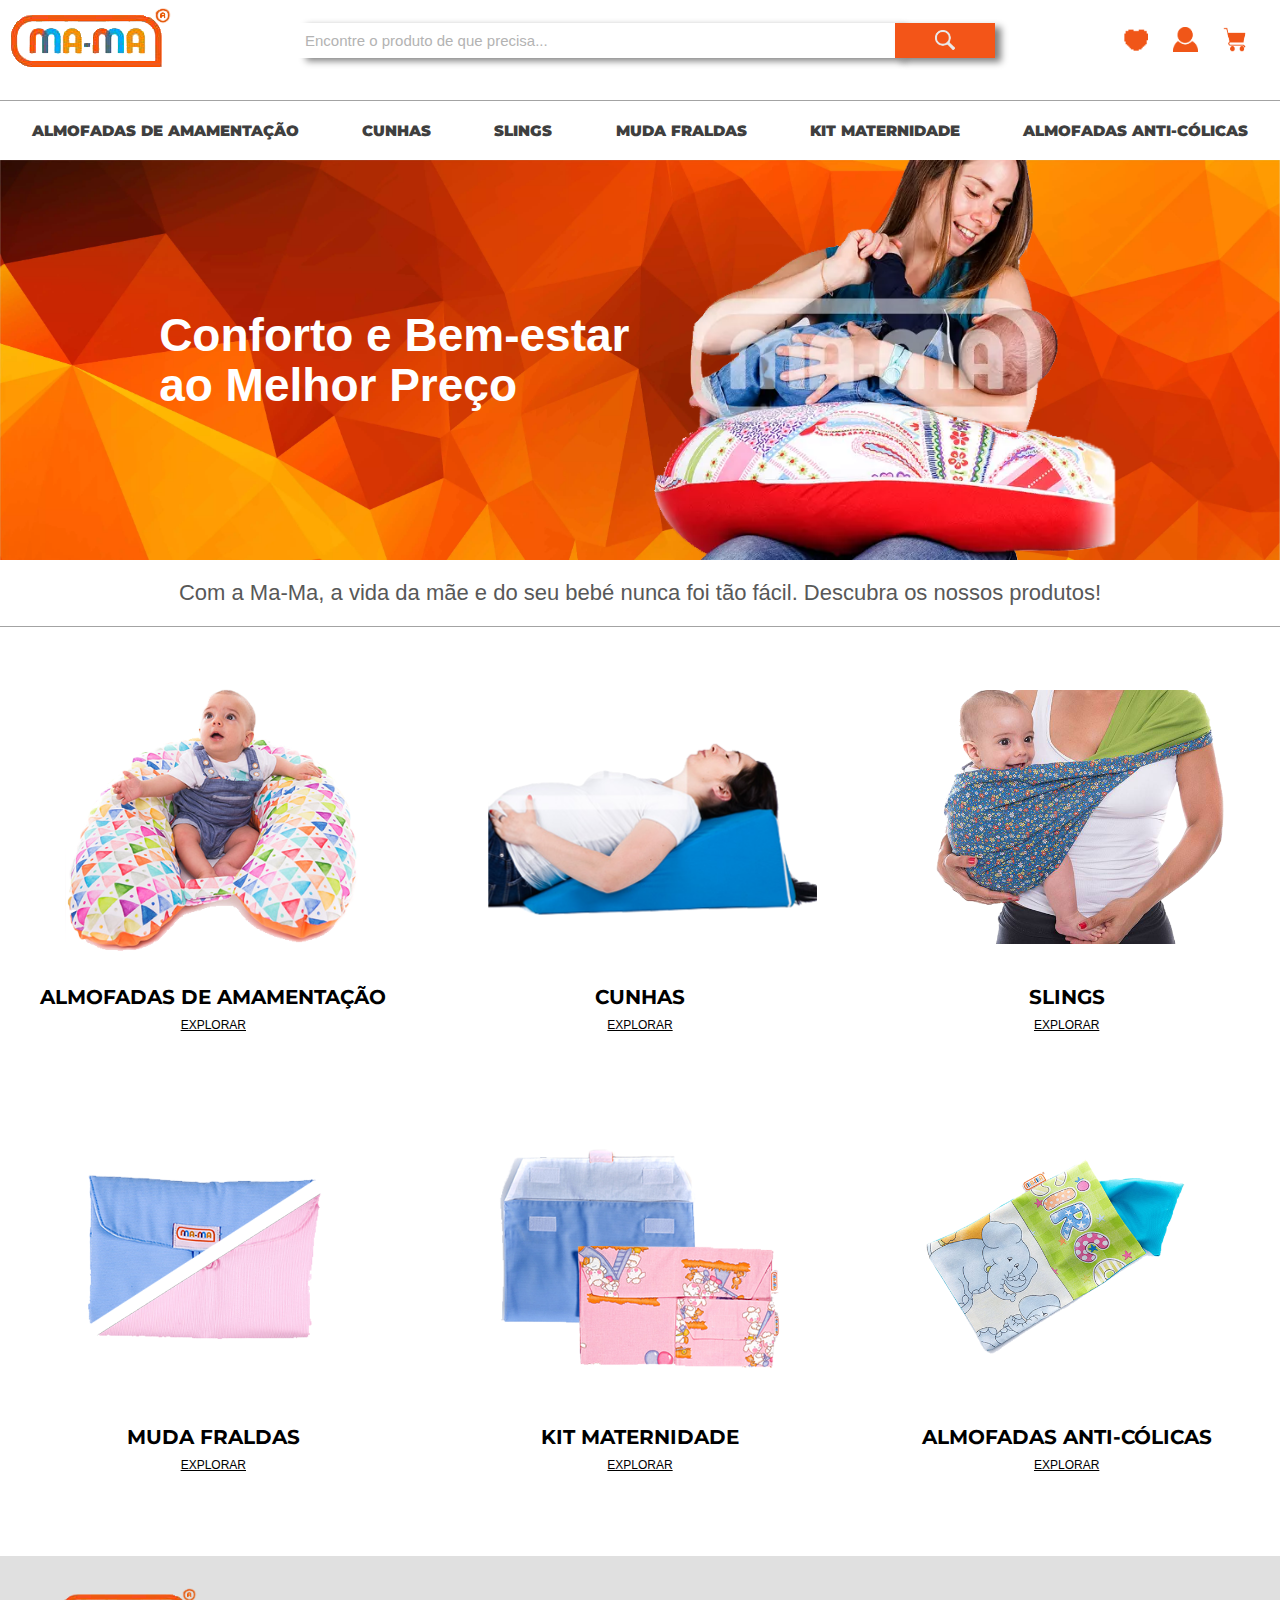
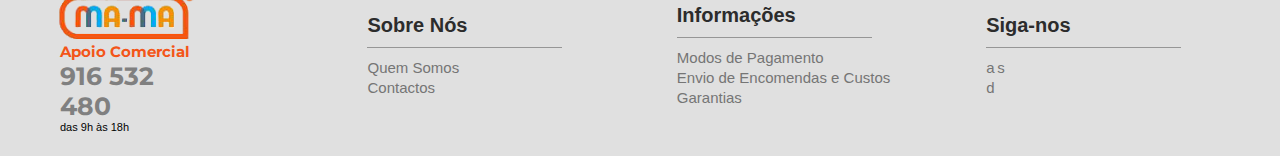
==== index.html @ ddc9a890 "complete footer" ====
<!DOCTYPE html>
<html lang="en">

<head>
    <meta charset="UTF-8">
    <meta http-equiv="X-UA-Compatible" content="IE=edge">
    <meta name="viewport" content="width=device-width, initial-scale=1.0">
    <title>Ma-Ma</title>
    <link rel="stylesheet" href="css/style.css">
    <link rel="preconnect" href="https://fonts.googleapis.com">
    <link rel="preconnect" href="https://fonts.gstatic.com" crossorigin>
    <link href="https://fonts.googleapis.com/css2?family=Montserrat:wght@100&display=swap" rel="stylesheet">
</head>

<body>
    <main>
        <!--Header starts here-->
        <header>
            <div class="logo">
                <a href="index.html">
                    <img src="gallery/logo.png" alt="Ma-ma logo" class="logo">
                </a>
            </div>

            <div class="search-bar">
                <input type="search" placeholder="Encontre o produto de que precisa...">
                <span><img src="gallery/searchBtn.png" id="searchBtn"></span>
            </div>

            <div class="divIcon">
                <span><a href="like.html"><img src="gallery/like.png" id="likeBtn"></a></span>
                <span><a href="user.html"><img src="gallery/user.png" id="userBtn"></a></span>
                <span><a href="cart.html"><img src="gallery/cart.png" id="cartBtn"></a></span>
            </div>
        </header>
        <!--Header ends here-->

        <!--Navbar starts here-->
        <div class="navBar">
            <span><a href="almofadasAmamentacao.html">ALMOFADAS DE AMAMENTAÇÃO</a></span>
            <span><a href="cunhas.html">CUNHAS</a></span>
            <span><a href="slings.html">SLINGS</a></span>
            <span><a href="mudaFraldas.html">MUDA FRALDAS</a></span>
            <span><a href="kitMater.html">KIT MATERNIDADE</a></span>
            <span><a href="almofadasAntiCol">ALMOFADAS ANTI-CÓLICAS</a></span>
        </div>
        <!--Navbar ends here-->

        <!--Page cover starts here-->
        <div class="coverDiv">
            <div class="titleDiv">
                <h1>Conforto e Bem-estar <br> ao Melhor Preço</h1>
            </div>
            <div class="divImage">
                <img src="gallery/almofadaAmam.webp" id="coverImg">
            </div>
        </div>
        <div class="titleMsg">
            <p>Com a Ma-Ma, a vida da mãe e do seu bebé nunca foi tão fácil. Descubra os nossos produtos!</p>
        </div>
        <!--Page cover ends here-->

        <!--Features section starts here-->
        <section class="features" id="features">
            <div class="box-container">
                <div class="box">
                    <img src="gallery/almofadaImg.png" alt="">
                    <h3>ALMOFADAS DE AMAMENTAÇÃO</h3>
                    <a href="#" class="btn">EXPLORAR</a>
                </div>
                <div class="box">
                    <img src="gallery/cunhas.png" alt="">
                    <h3>CUNHAS</h3>
                    <a href="#" class="btn">EXPLORAR</a>
                </div>
                <div class="box">
                    <img src="gallery/slingBebe1.png" alt="">
                    <h3>SLINGS</h3>
                    <a href="#" class="btn">EXPLORAR</a>
                </div>
            </div>
        </section>

        <section class="features2">
            <div class="box-container2">
                <div class="box">
                    <img src="gallery/mudaFraldas.png" alt="">
                    <h3>MUDA FRALDAS</h3>
                    <a href="#" class="btn">EXPLORAR</a>
                </div>
                <div class="box">
                    <img src="gallery/kitMaternidadeAzul.png" alt="">
                    <h3>KIT MATERNIDADE</h3>
                    <a href="#" class="btn">EXPLORAR</a>
                </div>
                <div class="box">
                    <img src="gallery/antiColicas.png" alt="">
                    <h3>ALMOFADAS ANTI-CÓLICAS</h3>
                    <a href="#" class="btn">EXPLORAR</a>
                </div>
            </div>
        </section>
        <!--Features section ends here-->

        <footer>
            <div class="coverFooter">
                <div class="logoContainer">
                    <div class="logo">
                        <a href="#"><img src="gallery/logo.png" alt=""></a>
                    </div>
                    <div class="apoio">
                        <h5>Apoio Comercial</h5>
                        <h4>916 532 480</h4>
                        <p>das 9h às 18h</p>
                    </div>
                </div>

                <div class="componentContainer">
                    <div class="component">
                        <div class="componentTitle">
                            <h4>Sobre Nós</h4>
                        </div>
                        <div class="line"></div>
                        <div class="componentContent">
                            <a href="#">Quem Somos</a><br>
                            <a href="#">Contactos</a>
                        </div>
                    </div>
                    <div class="component">
                        <div class="componentTitle">
                            <h4>Informações</h4>
                        </div>
                        <div class="line"></div>
                        <div class="componentContent">
                            <a href="#">Modos de Pagamento</a><br>
                            <a href="#">Envio de Encomendas e Custos</a>
                            <a href="#">Garantias</a>
                        </div>
                    </div>
                    <div class="component">
                        <div class="componentTitle">
                            <h4>Siga-nos</h4>
                        </div>
                        <div class="line"></div>
                        <div class="componentContent">
                            <a href="#">a</a>
                            <a href="#">s</a><br>
                            <a href="#">d</a>

                        </div>
                    </div>
                </div>
            </div>
        </footer>
    </main>
</body>

</html>
---- css/style.css ----
html{
    font-size: 10px;
}
html, body {
    height: 100%;
    width: 100%;
}
main{
    height: 100%;
    width: 100%;
}
*{
    margin: 0;
    padding: 0;
    font-family: 'Poppins',sans-serif;
}

header {
    display: flex;
    height: 80px;
    width: 100%;
    justify-content: space-between;
    align-items: center;
    text-align: center;
}

#likeBtn, #userBtn, #cartBtn {
    height: 25px;
    width: 25px;
}

header ol {
    display: flex;
    list-style: none;
    margin: auto 0;
}
header ol li {
    margin: 0 2px;
}
header ol li a {
    padding: 5px 20px;
}
header .search-bar {
    display: flex;
    margin: auto 0;
    height: 35px;
    line-height: 35px;
}
header .search-bar input {
    border: none;
    outline: none;
    height: 100%;
    padding: 0 10px;
    font-size: 1.5rem;
    width: 60rem;
    box-shadow: 11px 3px 7px gray;
}
header .search-bar input::placeholder{
    color: rgb(179, 179, 179);
}
header .search-bar span{
    width: 100px;
    background-color: #f35518;
    box-shadow: 6px 4px 7px gray;
    cursor: pointer;
    transition: 0.6s;
}
header .search-bar span:hover{
    background-color: black;
}

#searchBtn {
    display: flex;
    margin: 7px auto;
    height: 20px;
    width: 20px;
}

/*Nav bar*/
.navBar {
    display: flex;
    width: 100%;
    justify-content: space-around;
    align-items: center;
    text-align: center;
    margin: 20px auto 20px auto;
    border-top-style: solid;
    border-top-width: 1px;
    border-top-color: rgb(163, 163, 163);
    padding-top: 20px;
}

.navBar span a{
    text-decoration: none;
    color: rgb(63, 63, 63);
    font-size: 1.5rem;
    font-family: 'Montserrat', sans-serif;
    font-weight: 900;
    padding: 10px 15px 5px;
    transition: 0.1s;

}
.navBar span:hover a{
    border-bottom-style: solid;
    border-bottom-width: 2px;
}

/*main cover*/
.coverDiv{
    display: flex;
    justify-content: space-around;
    align-items: center;
    background-image: url("../gallery/3582.webp");
    background-size: cover;
    width: 100%;
    height: 400px;
}
.titleDiv{
    color: white;
    line-height: 50px;
    font-size: 2.5rem;
    margin-left: 150px;
}
.divImage {
    height: 100%;
    margin-right: 150px;
}
#coverImg{
    height: 100%;
}
.divIcon{
    display: flex;
    justify-content: space-around;
    margin-right: 20px;
    width: 150px;
}

/*Title message*/
.titleMsg{
    display: flex;
    justify-content: center;
    width: 100%;
    margin-top: 20px;
    font-size: 2.2rem;
    color: rgb(88, 88, 88);
    padding-bottom: 20px;
    border-bottom-style: solid;
    border-bottom-width: 1px;
    border-bottom-color: rgb(163, 163, 163);
}

/**FEATURES STARTS HERE**/
.features .box-container{
    display: grid;
    grid-template-columns: repeat(auto-fit, minmax(30rem, 1fr));
    /* gap:1.5rem; */
}
.features .box-container .box{
    padding:3rem 2rem;
    background: #fff; 
    text-align: center;
}

.features .box-container .box:hover{
    outline: var(--outline-hover);
    outline-offset: 0rem;
}

.features .box-container .box img{
    margin:1rem 0;
    height: 30rem;
}

.features .box-container .box h3{
    font-size: 2rem;
    font-family: 'Montserrat', sans-serif;
    line-height: 1.8;
}

.features .box-container .box a{
    font-size: 1.2rem;
    text-decoration: underline;
    line-height: 1.8;
    color: black;
}

.features2 .box-container2{
    display: grid;
    grid-template-columns: repeat(auto-fit, minmax(30rem, 1fr));
    /* gap:1.5rem; */
}
.features2 .box-container2 .box{
    padding:3rem 2rem;
    background: #fff; 
    text-align: center;
}

.features2 .box-container2 .box:hover{
    outline: var(--outline-hover);
    outline-offset: 0rem;
}

.features2 .box-container2 .box img{
    margin:1rem 0;
    height: 30rem;
}

.features2 .box-container2 .box h3{
    font-size: 2rem;
    font-family: 'Montserrat', sans-serif;
    line-height: 1.8;
}

.features2 .box-container2 .box a{
    font-size: 1.2rem;
    text-decoration: underline;
    line-height: 1.8;
    color: black;
}
/**FEATURES ENDS HERE**/


/**FOOTER STARTS HERE**/
.coverFooter{
    display: flex;
    align-items: center;
    height: 200px;
    width: 100%;
    margin-top: 50px;
    background-color: rgb(224, 224, 224);
}
.coverFooter .logoContainer{
    display: flex;
    justify-content: center;
    flex-direction: column;
    width: 20%;
    height: 80%;
    margin-left: 50px;
}
.coverFooter .logoContainer .logo img{
    height: 6rem;
}
.coverFooter .logoContainer .apoio{
    display: flex;
    justify-content: center;
    align-items: flex-start;
    flex-direction: column;
    border-radius: 10px;
    height: 8rem;
    width: 15rem;
    padding-left: 10px;
}
.coverFooter .logoContainer .apoio h5{
    font-size: 1.5rem;
    font-family: 'Montserrat', sans-serif;
    color: #f35518;
}
.coverFooter .logoContainer .apoio h4{
    font-size: 2.5rem;
    font-family: 'Montserrat', sans-serif;
    color: gray;
}
.coverFooter .logoContainer .apoio p{
    font-size: 1.1rem;
}


.componentContainer{
    display: flex;
    justify-content: space-around;
    align-items: center;
    height: 80%;
    width: 80%;
    margin-left: 7rem;
}
.component{
    width: 30%;
}
.componentContainer .component .componentTitle{
    font-size: 2rem;
    color: rgb(44, 44, 44);
    font-family: 'Montserrat', sans-serif;
}
.componentContainer .component .componentContent a{
    font-size: 1.5rem;
    color: rgb(117, 117, 117);
    line-height: 2rem;
    text-decoration: none;
}
.componentContainer .component .line{
    width: 70%;
    height: 1px;
    background-color: rgb(150, 150, 150);
    margin-top: 10px;
    margin-bottom: 10px;
}
/**FOOTER ENDS HERE**/






@media (max-width: 1290px){
    .titleDiv{
        font-size: 2.3rem;
    }
}
@media only screen and (max-width: 992px) {
    .navBar span a {
        font-size: 1.1rem;
    }
    .titleMsg{
        font-size: 1.9rem;
    }
}
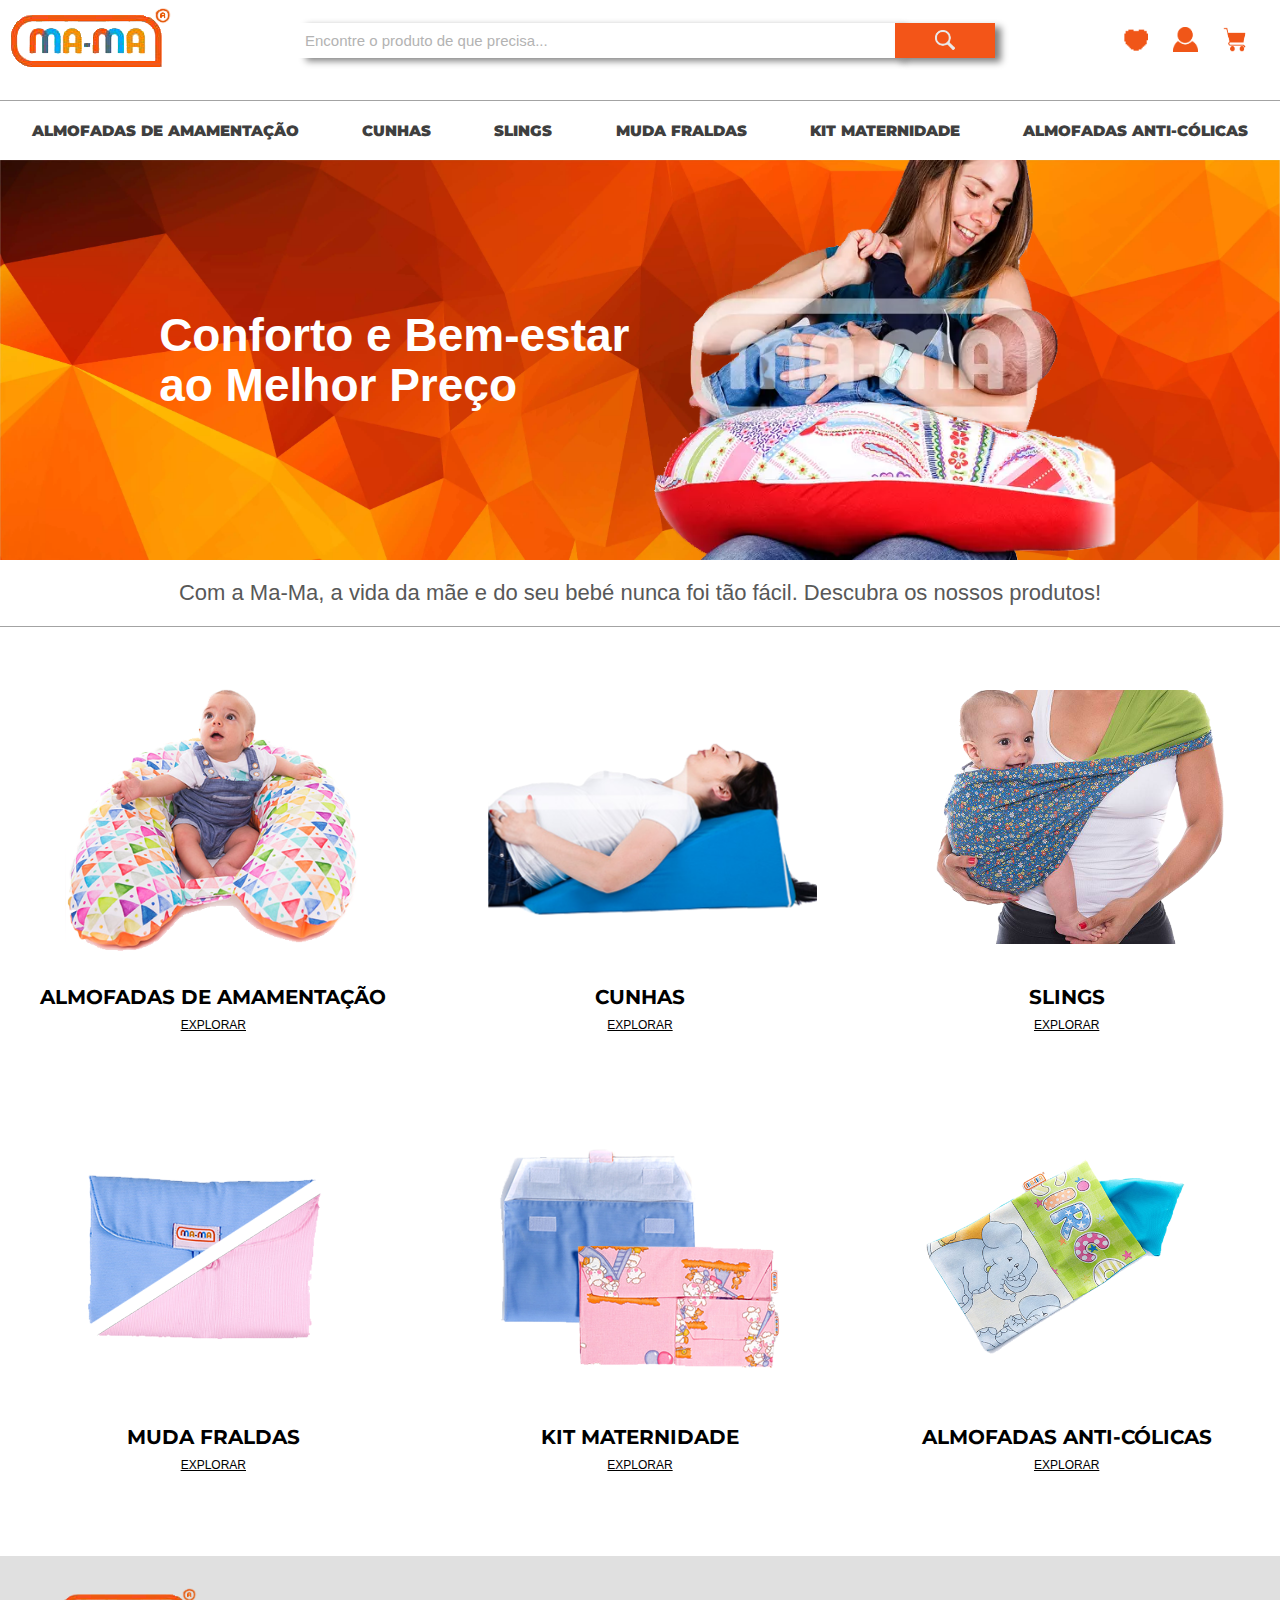
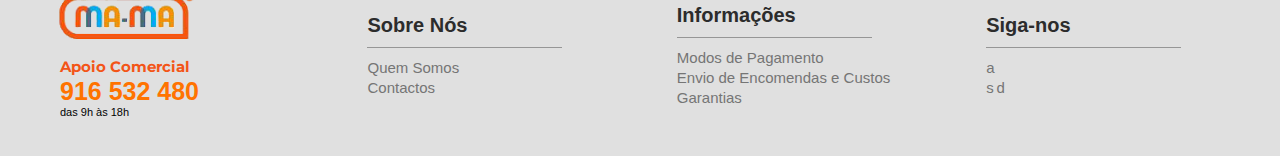
==== commit 8da75178: "update" ====
--- a/index.html
+++ b/index.html
@@ -110,7 +110,7 @@
                     </div>
                     <div class="apoio">
                         <h5>Apoio Comercial</h5>
-                        <h4>916 532 480</h4>
+                        <h4><b>916 532 480</b></h4>
                         <p>das 9h às 18h</p>
                     </div>
                 </div>
@@ -143,10 +143,9 @@
                         </div>
                         <div class="line"></div>
                         <div class="componentContent">
-                            <a href="#">a</a>
-                            <a href="#">s</a><br>
+                            <a href="#">a</a><br>
+                            <a href="#">s</a>
                             <a href="#">d</a>
-
                         </div>
                     </div>
                 </div>
--- a/css/style.css
+++ b/css/style.css
@@ -258,7 +258,7 @@
 .coverFooter .logoContainer .apoio h4{
     font-size: 2.5rem;
     font-family: 'Montserrat', sans-serif;
-    color: gray;
+    color: rgb(255, 115, 0);
 }
 .coverFooter .logoContainer .apoio p{
     font-size: 1.1rem;
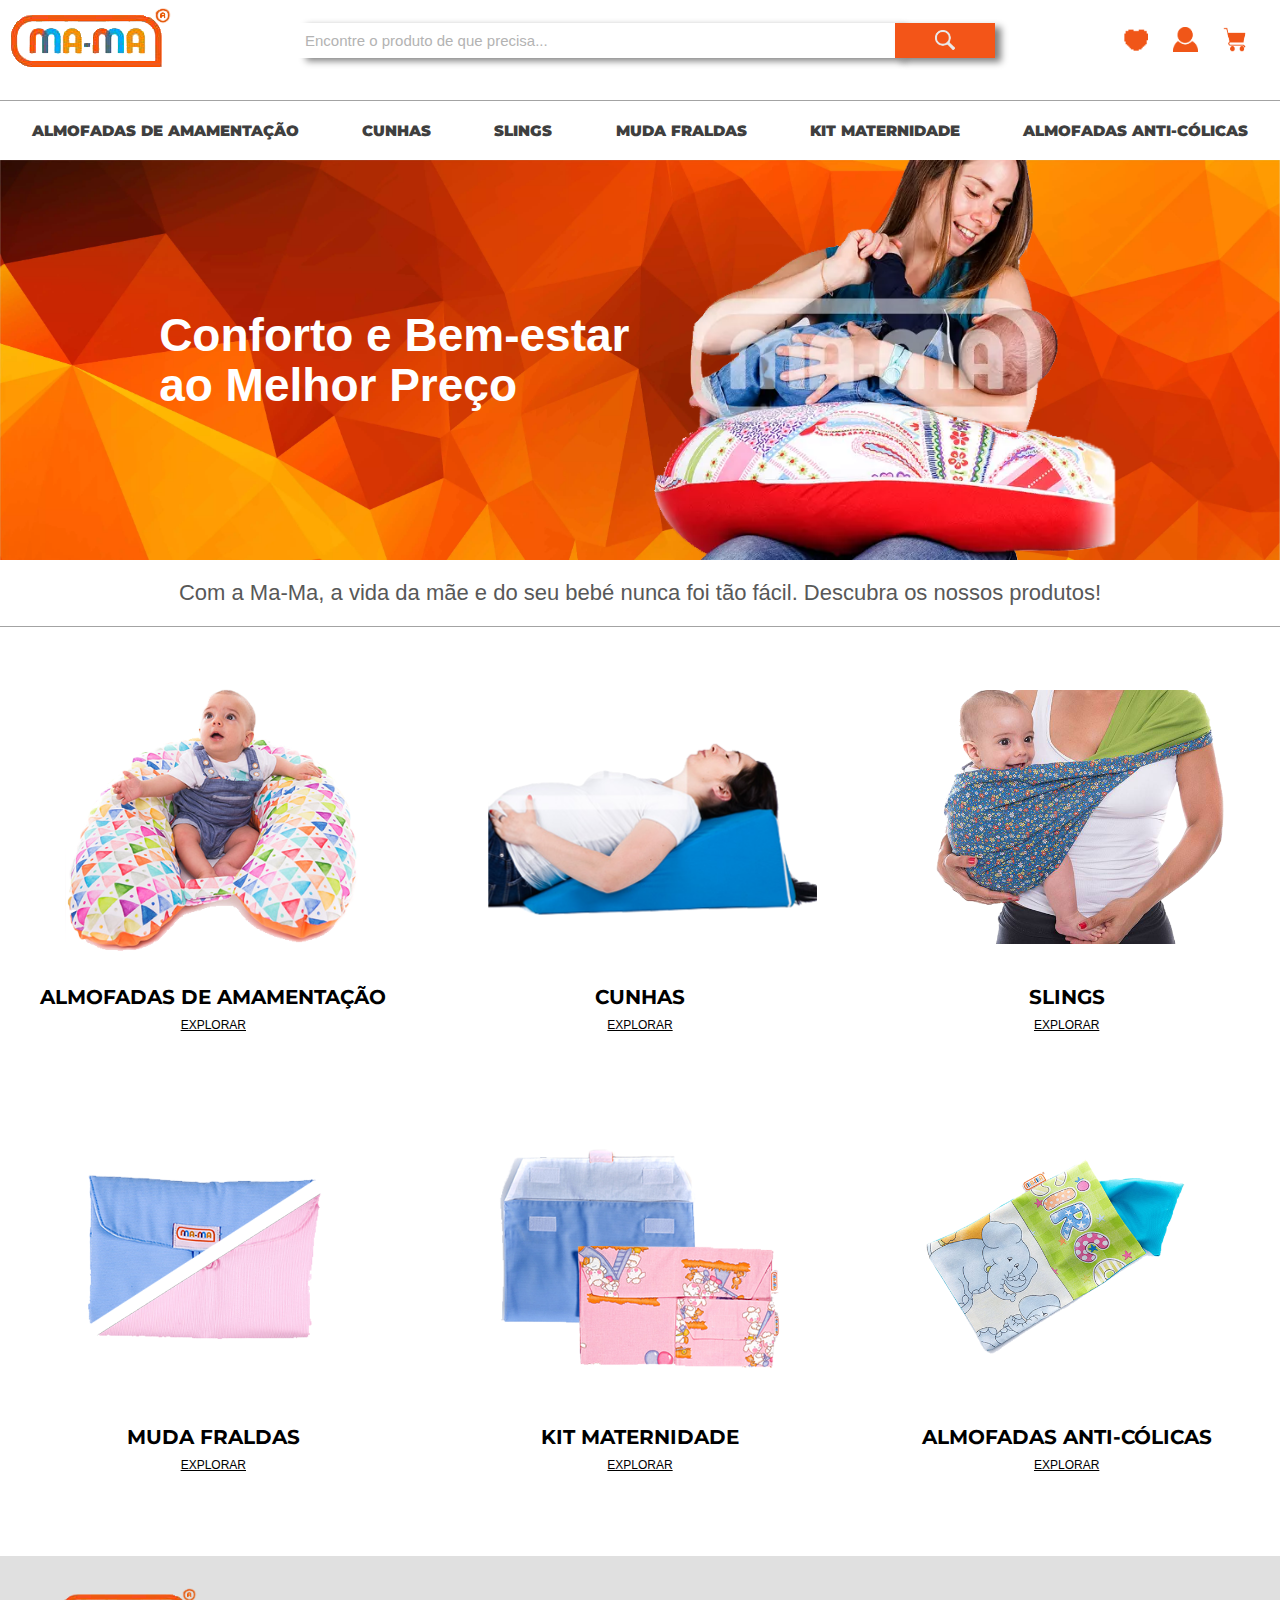
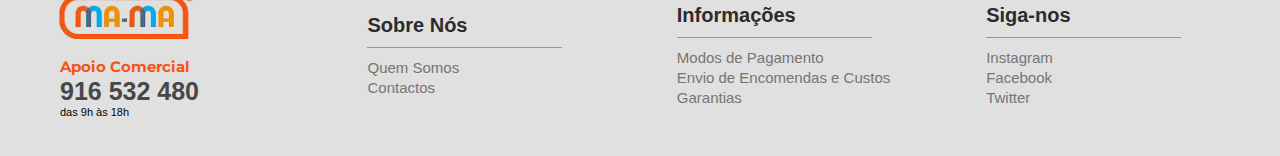
==== commit 3e2585d2: "main" ====
--- a/index.html
+++ b/index.html
@@ -143,9 +143,9 @@
                         </div>
                         <div class="line"></div>
                         <div class="componentContent">
-                            <a href="#">a</a><br>
-                            <a href="#">s</a>
-                            <a href="#">d</a>
+                            <a href="#">Instagram</a><br>
+                            <a href="#">Facebook</a><br>
+                            <a href="#">Twitter</a>
                         </div>
                     </div>
                 </div>
--- a/css/style.css
+++ b/css/style.css
@@ -258,7 +258,7 @@
 .coverFooter .logoContainer .apoio h4{
     font-size: 2.5rem;
     font-family: 'Montserrat', sans-serif;
-    color: rgb(255, 115, 0);
+    color: rgb(71, 71, 71);
 }
 .coverFooter .logoContainer .apoio p{
     font-size: 1.1rem;
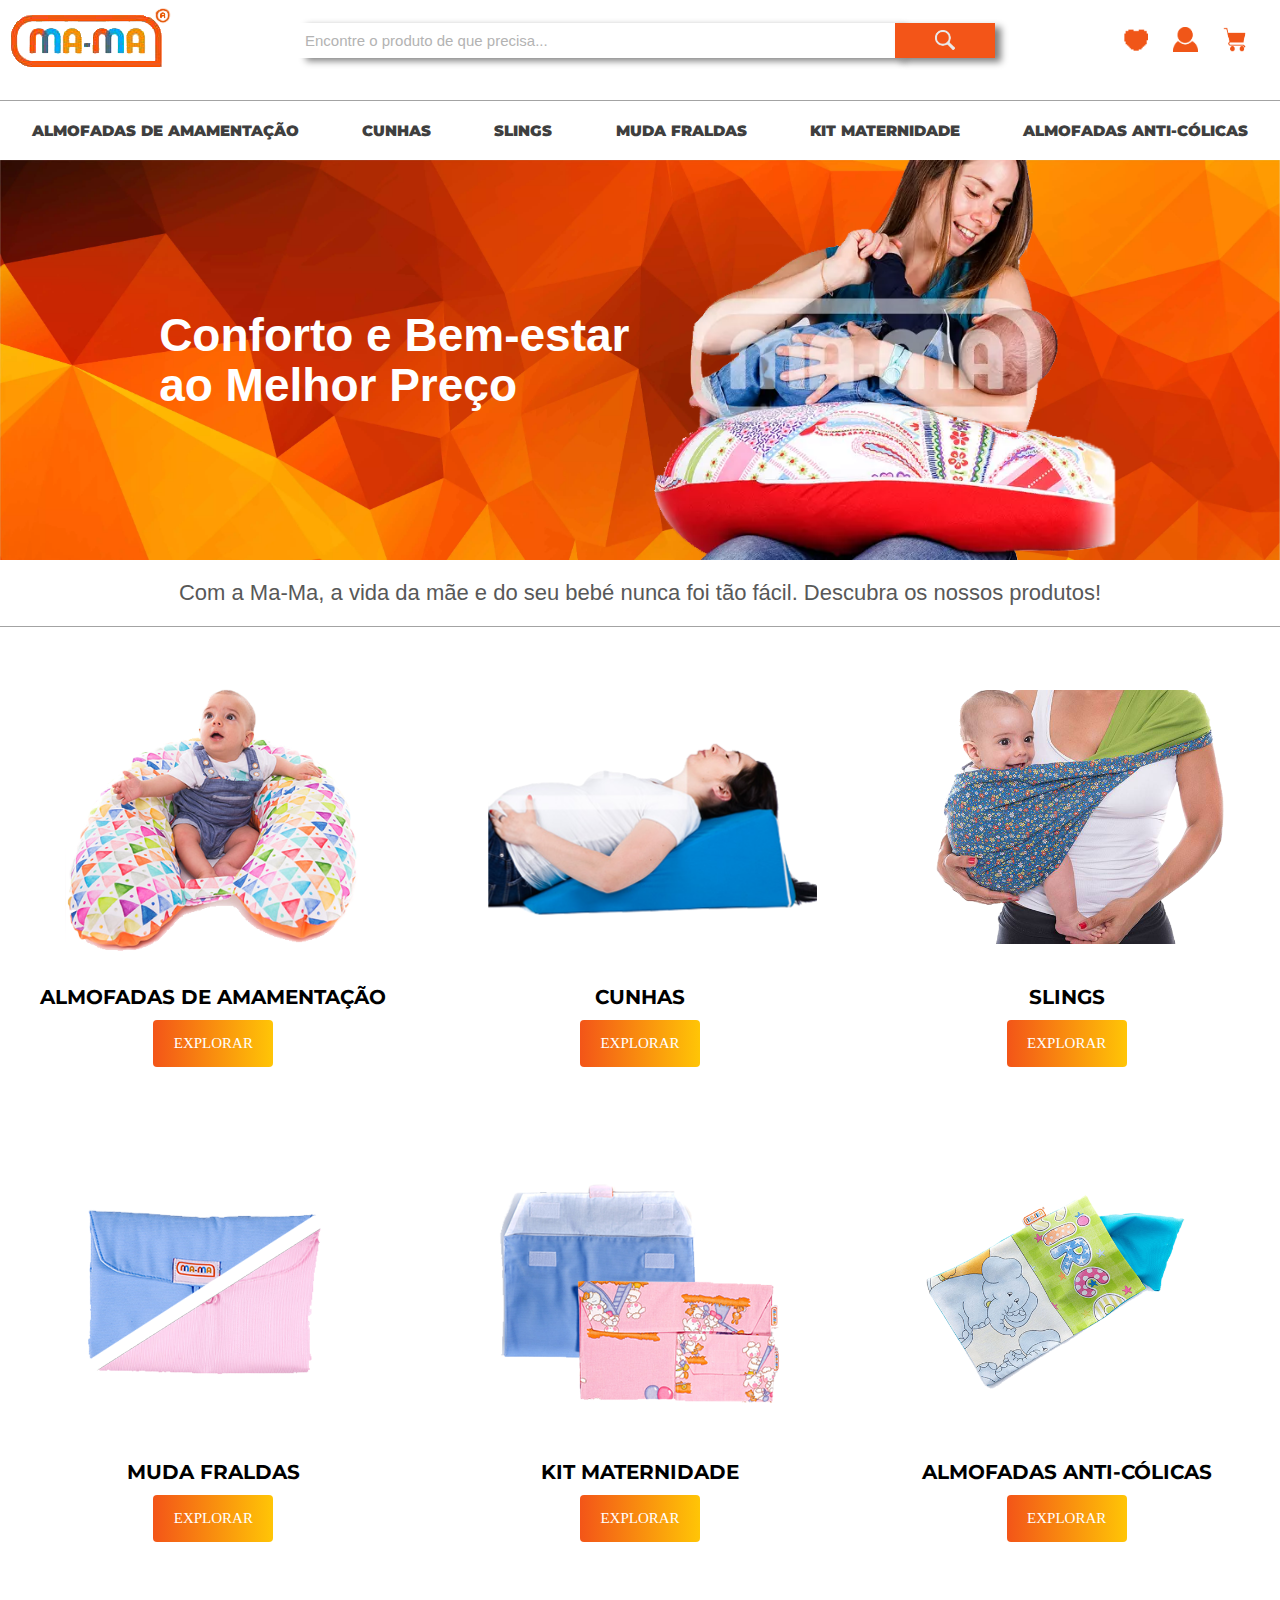
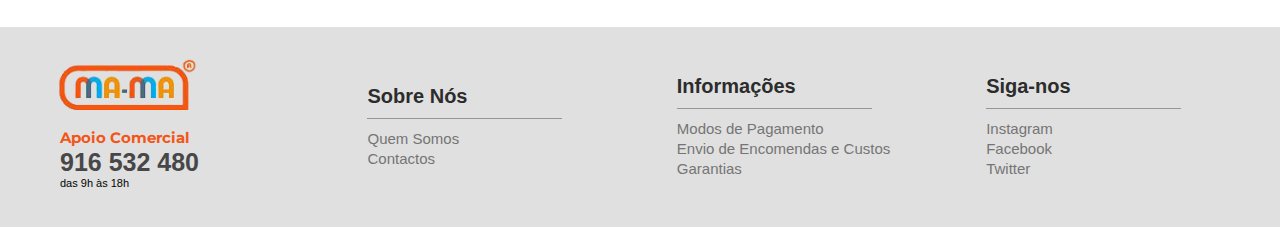
==== commit fc4b00b9: "added button css" ====
--- a/index.html
+++ b/index.html
@@ -66,17 +66,29 @@
                 <div class="box">
                     <img src="gallery/almofadaImg.png" alt="">
                     <h3>ALMOFADAS DE AMAMENTAÇÃO</h3>
-                    <a href="#" class="btn">EXPLORAR</a>
+                    <div class="b6">
+                        <div class="button_cont" align="center">
+                            <div class="example_f"> <span><a href="#" class="btn">EXPLORAR</a></div>
+                        </div>
+                    </div>
                 </div>
                 <div class="box">
                     <img src="gallery/cunhas.png" alt="">
                     <h3>CUNHAS</h3>
-                    <a href="#" class="btn">EXPLORAR</a>
+                    <div class="b6">
+                        <div class="button_cont" align="center">
+                            <div class="example_f"> <span><a href="#" class="btn">EXPLORAR</a></div>
+                        </div>
+                    </div>
                 </div>
                 <div class="box">
                     <img src="gallery/slingBebe1.png" alt="">
                     <h3>SLINGS</h3>
-                    <a href="#" class="btn">EXPLORAR</a>
+                    <div class="b6">
+                        <div class="button_cont" align="center">
+                            <div class="example_f"> <span><a href="#" class="btn">EXPLORAR</a></div>
+                        </div>
+                    </div>
                 </div>
             </div>
         </section>
@@ -86,17 +98,29 @@
                 <div class="box">
                     <img src="gallery/mudaFraldas.png" alt="">
                     <h3>MUDA FRALDAS</h3>
-                    <a href="#" class="btn">EXPLORAR</a>
+                    <div class="b6">
+                        <div class="button_cont" align="center">
+                            <div class="example_f"> <span><a href="#" class="btn">EXPLORAR</a></div>
+                        </div>
+                    </div>
                 </div>
                 <div class="box">
                     <img src="gallery/kitMaternidadeAzul.png" alt="">
                     <h3>KIT MATERNIDADE</h3>
-                    <a href="#" class="btn">EXPLORAR</a>
+                    <div class="b6">
+                        <div class="button_cont" align="center">
+                            <div class="example_f"> <span><a href="#" class="btn">EXPLORAR</a></div>
+                        </div>
+                    </div>
                 </div>
                 <div class="box">
                     <img src="gallery/antiColicas.png" alt="">
                     <h3>ALMOFADAS ANTI-CÓLICAS</h3>
-                    <a href="#" class="btn">EXPLORAR</a>
+                    <div class="b6">
+                        <div class="button_cont" align="center">
+                            <div class="example_f"> <span><a href="#" class="btn">EXPLORAR</a></div>
+                        </div>
+                    </div>
                 </div>
             </div>
         </section>
--- a/css/style.css
+++ b/css/style.css
@@ -178,10 +178,11 @@
 }
 
 .features .box-container .box a{
-    font-size: 1.2rem;
-    text-decoration: underline;
+    font-size: 1.5rem;
+    font-family: "Times New Roman", Times, serif;
+    text-decoration: none;
     line-height: 1.8;
-    color: black;
+    color: white;
 }
 
 .features2 .box-container2{
@@ -212,11 +213,48 @@
 }
 
 .features2 .box-container2 .box a{
-    font-size: 1.2rem;
-    text-decoration: underline;
+    font-size: 1.5rem;
+    font-family: "Times New Roman", Times, serif;
+    text-decoration: none;
     line-height: 1.8;
-    color: black;
-}
+    color: white;
+}
+
+.b6 .example_f {
+    border-radius: 4px;
+    background: linear-gradient(to right, #f35518, #ffc506) !important;
+    border: none;
+    color: #FFFFFF;
+    text-align: center;
+    font-family: 'Montserrat', sans-serif;
+    font-size: 15px;
+    padding: 10px;
+    width: 100px;
+    transition: all 0.4s;
+    cursor: pointer;
+    margin: 5px;
+  }
+ .b6 .example_f span {
+    cursor: pointer;
+    display: inline-block;
+    position: relative;
+    transition: 0.4s;
+  }
+ .b6 .example_f span:after {
+    content: '\00bb';
+    position: absolute;
+    opacity: 0;
+    top: 0;
+    right: -20px;
+    transition: 0.5s;
+  }
+ .b6 .example_f:hover span {
+    padding-right: 25px;
+  }
+ .b6 .example_f:hover span:after {
+    opacity: 1;
+    right: 0;
+  }
 /**FEATURES ENDS HERE**/
 
 
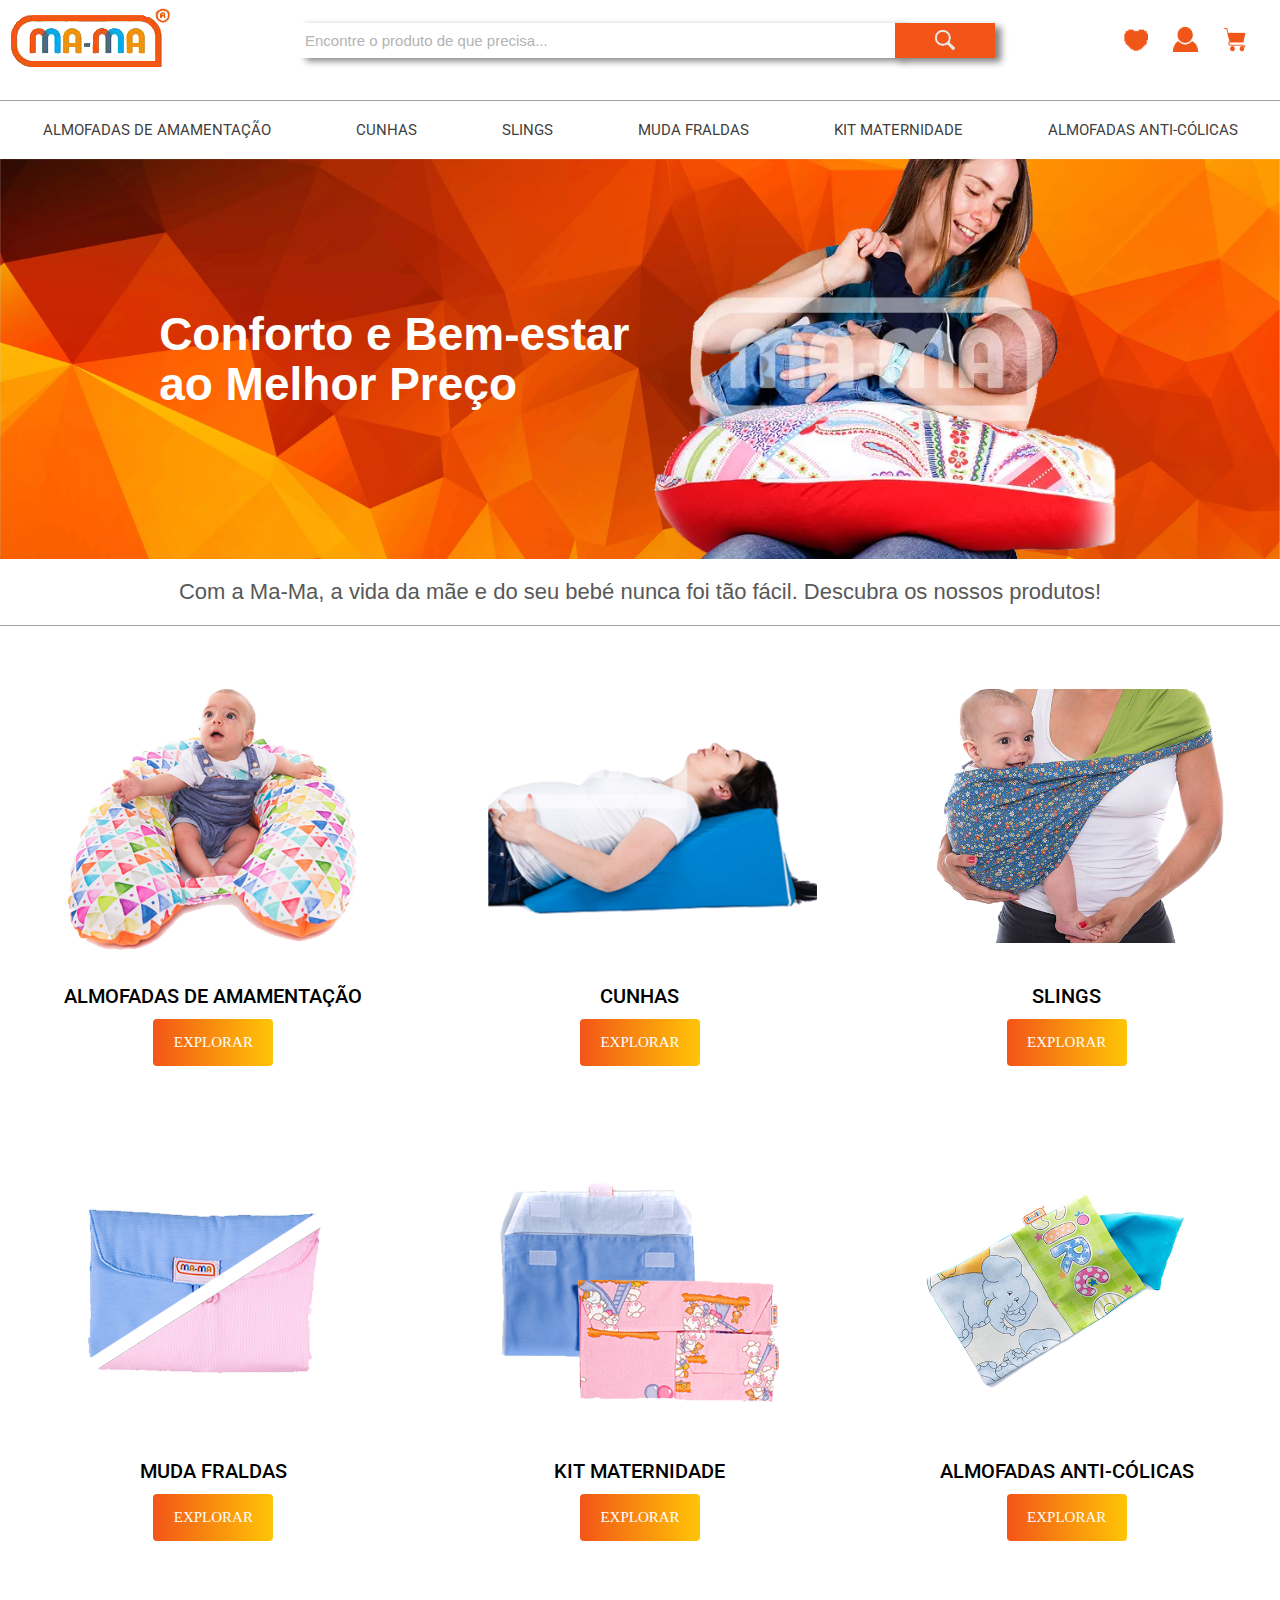
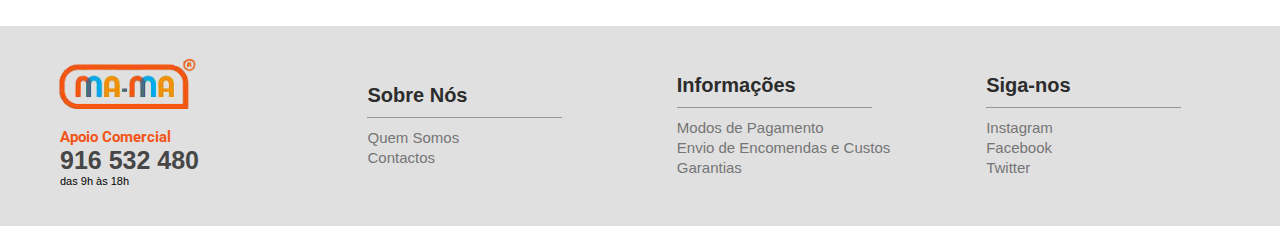
==== commit 7c93e90e: "school" ====
--- a/index.html
+++ b/index.html
@@ -9,7 +9,7 @@
     <link rel="stylesheet" href="css/style.css">
     <link rel="preconnect" href="https://fonts.googleapis.com">
     <link rel="preconnect" href="https://fonts.gstatic.com" crossorigin>
-    <link href="https://fonts.googleapis.com/css2?family=Montserrat:wght@100&display=swap" rel="stylesheet">
+    <link href="https://fonts.googleapis.com/css2?family=Roboto&display=swap" rel="stylesheet">
 </head>
 
 <body>
@@ -37,12 +37,12 @@
 
         <!--Navbar starts here-->
         <div class="navBar">
-            <span><a href="almofadasAmamentacao.html">ALMOFADAS DE AMAMENTAÇÃO</a></span>
+            <span><a href="almofadasAma.html">ALMOFADAS DE AMAMENTAÇÃO</a></span>
             <span><a href="cunhas.html">CUNHAS</a></span>
             <span><a href="slings.html">SLINGS</a></span>
-            <span><a href="mudaFraldas.html">MUDA FRALDAS</a></span>
-            <span><a href="kitMater.html">KIT MATERNIDADE</a></span>
-            <span><a href="almofadasAntiCol">ALMOFADAS ANTI-CÓLICAS</a></span>
+            <span><a href="mudafraldas.html">MUDA FRALDAS</a></span>
+            <span><a href="kitMat.html">KIT MATERNIDADE</a></span>
+            <span><a href="almofadasAnti.html">ALMOFADAS ANTI-CÓLICAS</a></span>
         </div>
         <!--Navbar ends here-->
 
@@ -68,7 +68,7 @@
                     <h3>ALMOFADAS DE AMAMENTAÇÃO</h3>
                     <div class="b6">
                         <div class="button_cont" align="center">
-                            <div class="example_f"> <span><a href="#" class="btn">EXPLORAR</a></div>
+                            <div class="example_f"> <span><a href="almofadasAma.html" class="btn">EXPLORAR</a></div>
                         </div>
                     </div>
                 </div>
@@ -77,7 +77,7 @@
                     <h3>CUNHAS</h3>
                     <div class="b6">
                         <div class="button_cont" align="center">
-                            <div class="example_f"> <span><a href="#" class="btn">EXPLORAR</a></div>
+                            <div class="example_f"> <span><a href="cunhas.html" class="btn">EXPLORAR</a></div>
                         </div>
                     </div>
                 </div>
@@ -86,7 +86,7 @@
                     <h3>SLINGS</h3>
                     <div class="b6">
                         <div class="button_cont" align="center">
-                            <div class="example_f"> <span><a href="#" class="btn">EXPLORAR</a></div>
+                            <div class="example_f"> <span><a href="slings.html" class="btn">EXPLORAR</a></div>
                         </div>
                     </div>
                 </div>
@@ -100,7 +100,7 @@
                     <h3>MUDA FRALDAS</h3>
                     <div class="b6">
                         <div class="button_cont" align="center">
-                            <div class="example_f"> <span><a href="#" class="btn">EXPLORAR</a></div>
+                            <div class="example_f"> <span><a href="mudafraldas.html" class="btn">EXPLORAR</a></div>
                         </div>
                     </div>
                 </div>
@@ -109,7 +109,7 @@
                     <h3>KIT MATERNIDADE</h3>
                     <div class="b6">
                         <div class="button_cont" align="center">
-                            <div class="example_f"> <span><a href="#" class="btn">EXPLORAR</a></div>
+                            <div class="example_f"> <span><a href="kitMat.html" class="btn">EXPLORAR</a></div>
                         </div>
                     </div>
                 </div>
@@ -118,7 +118,7 @@
                     <h3>ALMOFADAS ANTI-CÓLICAS</h3>
                     <div class="b6">
                         <div class="button_cont" align="center">
-                            <div class="example_f"> <span><a href="#" class="btn">EXPLORAR</a></div>
+                            <div class="example_f"> <span><a href="almofadasAnti.html" class="btn">EXPLORAR</a></div>
                         </div>
                     </div>
                 </div>
--- a/css/style.css
+++ b/css/style.css
@@ -1,5 +1,6 @@
 html{
     font-size: 10px;
+    scroll-behavior: smooth;
 }
 html, body {
     height: 100%;
@@ -94,15 +95,14 @@
     text-decoration: none;
     color: rgb(63, 63, 63);
     font-size: 1.5rem;
-    font-family: 'Montserrat', sans-serif;
-    font-weight: 900;
+    font-family: 'Roboto', sans-serif;
     padding: 10px 15px 5px;
     transition: 0.1s;
 
 }
 .navBar span:hover a{
     border-bottom-style: solid;
-    border-bottom-width: 2px;
+    border-bottom-width: 1.5px;
 }
 
 /*main cover*/
@@ -167,13 +167,14 @@
 }
 
 .features .box-container .box img{
-    margin:1rem 0;
+    margin: 1rem 0;
     height: 30rem;
 }
 
 .features .box-container .box h3{
     font-size: 2rem;
-    font-family: 'Montserrat', sans-serif;
+    font-family: 'Roboto', sans-serif;
+    font-weight: 500; 
     line-height: 1.8;
 }
 
@@ -208,7 +209,8 @@
 
 .features2 .box-container2 .box h3{
     font-size: 2rem;
-    font-family: 'Montserrat', sans-serif;
+    font-family: 'Roboto', sans-serif;
+    font-weight: 500; 
     line-height: 1.8;
 }
 
@@ -226,7 +228,7 @@
     border: none;
     color: #FFFFFF;
     text-align: center;
-    font-family: 'Montserrat', sans-serif;
+    font-family: 'Roboto', sans-serif;
     font-size: 15px;
     padding: 10px;
     width: 100px;
@@ -290,12 +292,12 @@
 }
 .coverFooter .logoContainer .apoio h5{
     font-size: 1.5rem;
-    font-family: 'Montserrat', sans-serif;
+    font-family: 'Roboto', sans-serif;
     color: #f35518;
 }
 .coverFooter .logoContainer .apoio h4{
     font-size: 2.5rem;
-    font-family: 'Montserrat', sans-serif;
+    font-family: 'Roboto', sans-serif;
     color: rgb(71, 71, 71);
 }
 .coverFooter .logoContainer .apoio p{
@@ -317,7 +319,7 @@
 .componentContainer .component .componentTitle{
     font-size: 2rem;
     color: rgb(44, 44, 44);
-    font-family: 'Montserrat', sans-serif;
+    font-family: 'Roboto', sans-serif;
 }
 .componentContainer .component .componentContent a{
     font-size: 1.5rem;
@@ -333,10 +335,6 @@
     margin-bottom: 10px;
 }
 /**FOOTER ENDS HERE**/
-
-
-
-
 
 
 @media (max-width: 1290px){
